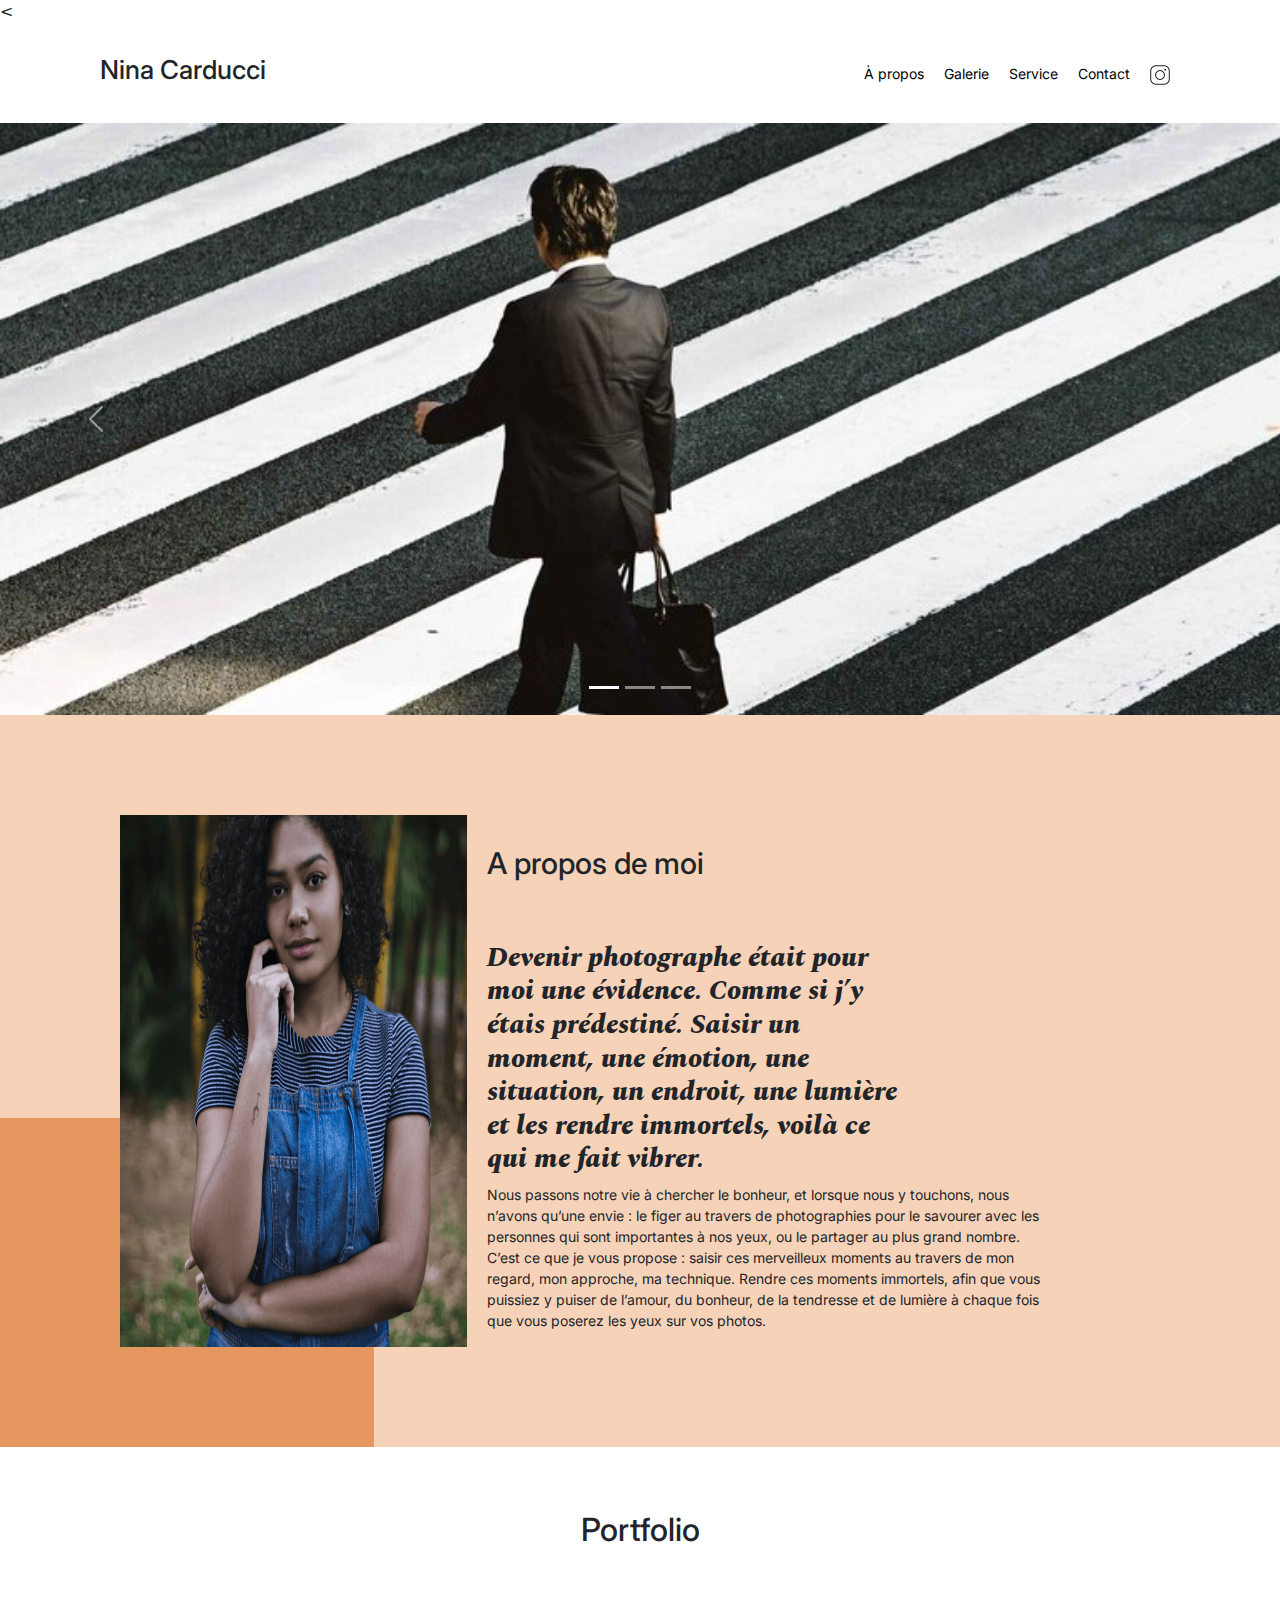
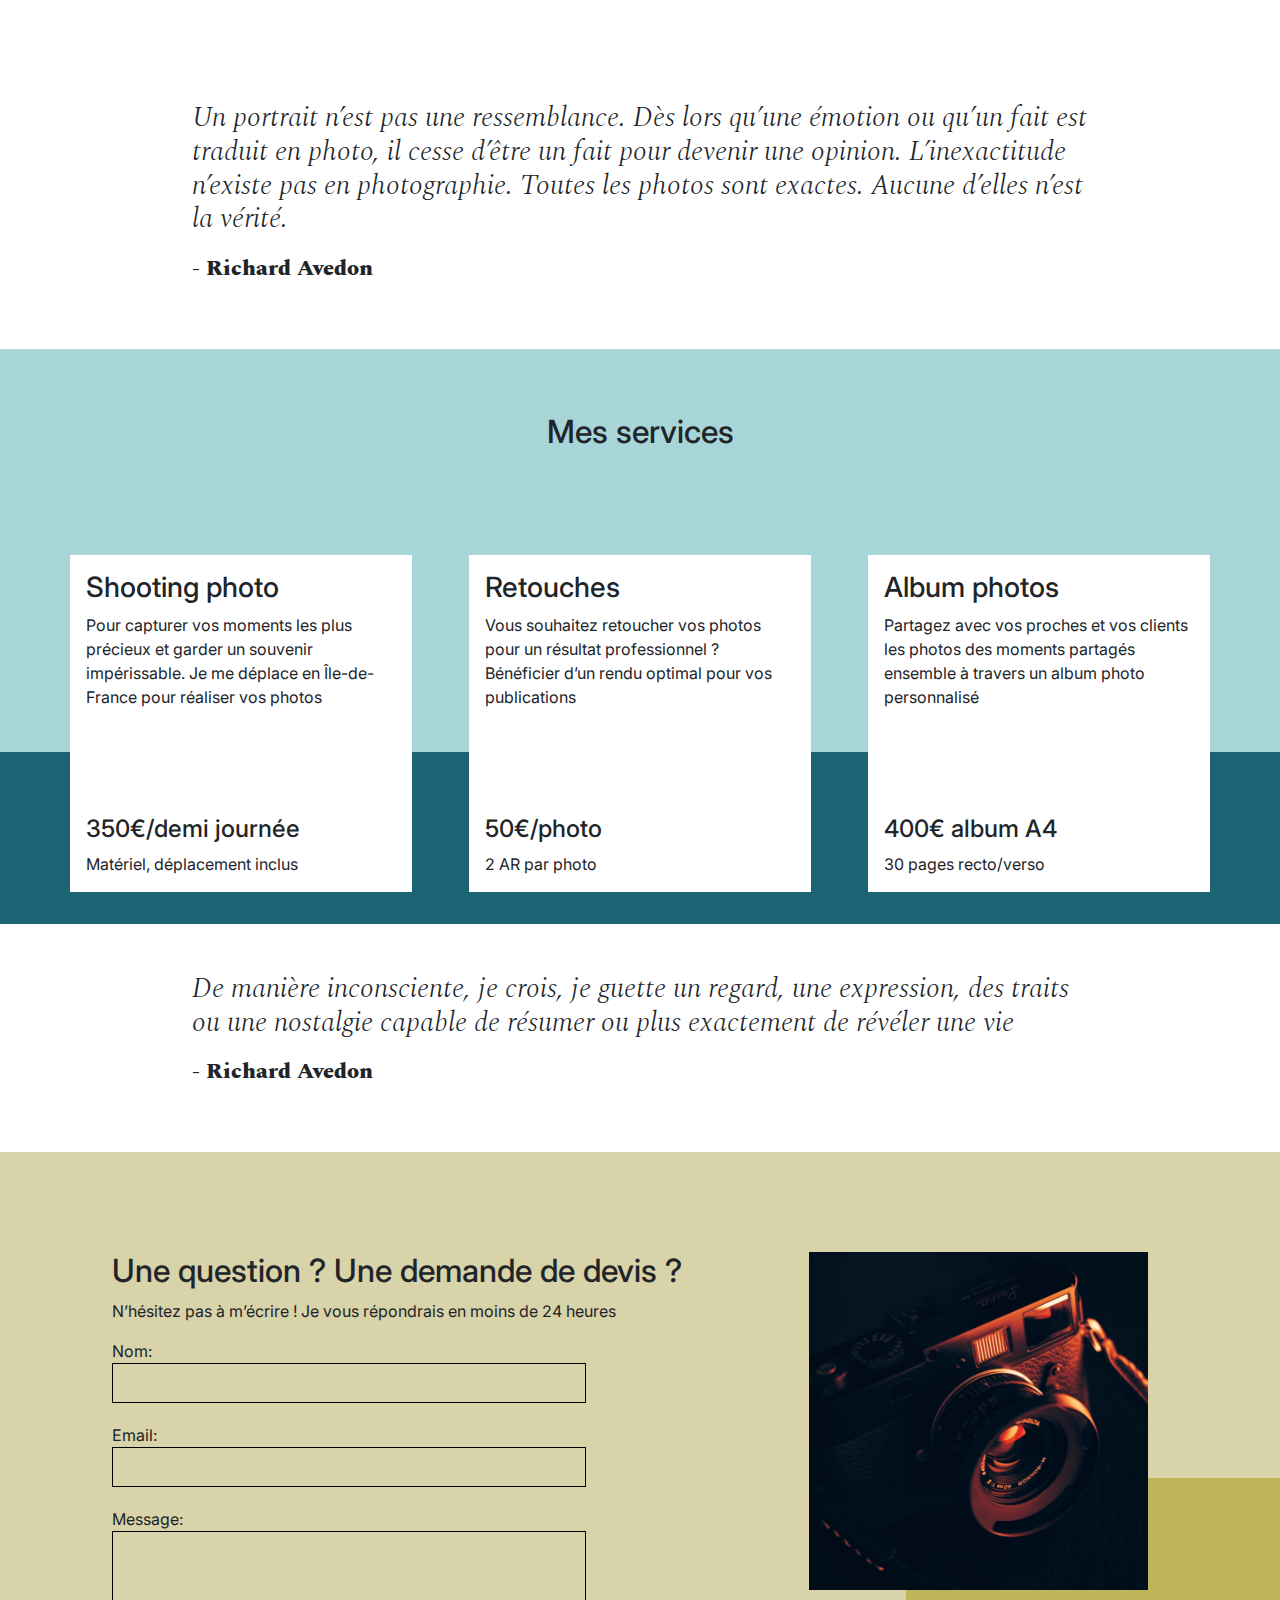
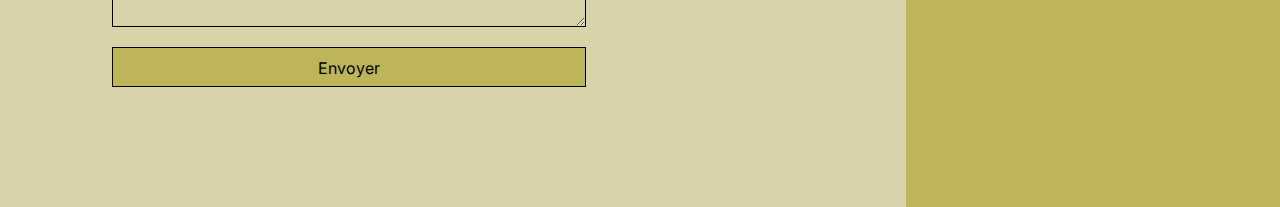
==== index.html @ fedc74c5 "first commit" ====
<!DOCTYPE html>
<html lang="fr">
<head>
	<meta charset="UTF-8">
	<meta name="viewport" content="width=device-width, initial-scale=1.0">
	<meta
		name="description"
		content="Nina est photographe.Elle photographie 
		les chanteurs pendant des concerts, album pour les mariages, 
		egalement les entreprises et fait des portraits d'enfants, d'adultes 
		et animaux de compagnie.
		Nina offre 3 formules de prestations de prises de vues.
		Un formulaire de contact est disponible pour contacter Nina">
	<title>Nina Carducci</title>
	<link rel="stylesheet" href="./assets/style.css">
	<link rel="stylesheet" href="./assets/bootstrap/bootstrap.css">
	<link rel="stylesheet" href="./assets/style.css">
	<link rel="preconnect" href="https://fonts.googleapis.com">
	<link rel="preconnect" href="https://fonts.gstatic.com" crossorigin>
	
	<link href="https://fonts.googleapis.com/css2?family=Inter&family=Spectral:ital,wght@0,400;1,300;1,400;1,800&display=swap" rel="stylesheet">
	
	<script src="./assets/bootstrap/bootstrap.bundle.js"></script>
	<script src="https://code.jquery.com/jquery-3.4.1.min.js" integrity="sha256-CSXorXvZcTkaix6Yvo6HppcZGetbYMGWSFlBw8HfCJo=" crossorigin="anonymous"></script>
	<script src="./assets/maugallery.js"></script>
	<script src="./assets/scripts.js"></script>
</head>
<body>
	<<header>
		<div class="top-header">
			<h1 class="name">Nina Carducci</h1>
			<div class="nav">   
				<ul>
					<li><a href="#about">À propos</a></li>
					<li><a href="#gallery">Galerie</a></li>
					<li><a href="#services">Service</a></li>
					<li><a href="#contact">Contact</a></li>
					<li><a class="social-link" href="https://www.instagram.com/ninacarducci.photo/?hl=fr" target="_blank"><img src="assets/images/instagram.png" alt=""></a></li>
				</ul>
			</div>
		</div>
		<div id="header">

			<div id="carouselExampleIndicators" class="carousel slide" data-bs-ride="carousel">
				<div class="carousel-indicators">
					<button type="button" data-bs-target="#carouselExampleIndicators" data-bs-slide-to="0" class="active" aria-current="true" aria-label="Slide 1"></button>
					<button type="button" data-bs-target="#carouselExampleIndicators" data-bs-slide-to="1" aria-label="Slide 2"></button>
					<button type="button" data-bs-target="#carouselExampleIndicators" data-bs-slide-to="2" aria-label="Slide 3"></button>
				</div>
				<div class="carousel-inner">
					<div class="carousel-item active">
						<img src="./assets/images/slider/ryoji-iwata_tablet.jpg" class="d-block w-100" alt="">
					</div>
					<div class="carousel-item">
						<img src="./assets/images/slider/nicholas-green_tablet.jpg" class="d-block w-100" alt="">
					</div>
					<div class="carousel-item">
						<img src="./assets/images/slider/edward-cisneros_tablet.jpg" class="d-block w-100" alt="">
					</div>
				</div>
				<button class="carousel-control-prev" type="button" data-bs-target="#carouselExampleIndicators" data-bs-slide="prev">
					<span class="carousel-control-prev-icon" aria-hidden="true"></span>
					<span class="visually-hidden">Previous</span>
				</button>
				<button class="carousel-control-next" type="button" data-bs-target="#carouselExampleIndicators" data-bs-slide="next">
					<span class="carousel-control-next-icon" aria-hidden="true"></span>
					<span class="visually-hidden">Next</span>
				</button>
			</div>
		</div>
	</header>

	<main>
		<div id="about">
			<div class="picture left">
				<img class="nina" src="./assets/images/nina_tablet.png" alt="Nina Carducci">
			</div>
			<div id="about-me">
				<h2 class="about-me__title">A propos de moi</h2>
				<h3 class="about-me__introduction">Devenir photographe était pour moi une évidence. Comme si j’y étais prédestiné. Saisir un moment, une émotion, une situation, un endroit, une lumière et les rendre immortels, voilà ce qui me fait vibrer.</h3>
				<p>Nous passons notre vie à chercher le bonheur, et lorsque nous y touchons, nous n’avons qu’une envie : le figer au travers de photographies pour le savourer avec les personnes qui sont importantes à nos yeux, ou le partager au plus grand nombre.
					C’est ce que je vous propose : saisir ces merveilleux moments au travers de mon regard, mon approche, ma technique. Rendre ces moments immortels, afin que vous puissiez y puiser de l’amour, du bonheur, de la tendresse et de lumière à chaque fois que vous poserez les yeux sur vos photos.</p>
			</div>
		</div>
		<div id="gallery">
			<h2 class="title">Portfolio</h2>
			<div class="container py-3">
				<div class="gallery" style="display: none">
					<img data-gallery-tag="Concert" class="gallery-item" src="./assets/images/gallery/concerts/aaron-paul_tablet.jpg" alt="aaron-paul"/>
					<img data-gallery-tag="Entreprises" class="gallery-item" src="./assets/images/gallery/entreprise/ali-morshedlou_tablet.jpg" alt="ali-morshedlou"/>
					<img data-gallery-tag="Entreprises" class="gallery-item" src="./assets/images/gallery/entreprise/jason-goodman_tablet.jpg" alt="jason-goodman"/>
					<img data-gallery-tag="Mariages" class="gallery-item" src="./assets/images/gallery/mariage/hannah-busing_tablet.jpg" alt="hannah-busing"/>
					<img data-gallery-tag="Portrait" class="gallery-item" src="./assets/images/gallery/portraits/ade-tunji_tablet.jpg" alt="ade-tunji"/>
					<img data-gallery-tag="Mariages" class="gallery-item" src="./assets/images/gallery/mariage/jakob-owens_tablet.jpg" alt="jakob-owens"/>
					<img data-gallery-tag="Portrait" class="gallery-item" src="./assets/images/gallery/portraits/nino-van-prattenburg_tablet.jpg" alt="nino-van-prattenburg"/>
					<img data-gallery-tag="Concert" class="gallery-item" src="./assets/images/gallery/concerts/austin-neill_tablet.jpg" alt="austin-neill"/>
					<img data-gallery-tag="Entreprises" class="gallery-item" src="./assets/images/gallery/entreprise/mateus-campos-felipe_tablet.jpg" alt="mateus-campos-felipe"/>
				</div>
			</div>
			<div class="quote">
				<figure>
					<blockquote>
						<h3 class="quote__text">Un portrait n’est pas une ressemblance. Dès lors qu’une émotion ou qu’un fait est traduit en photo, il cesse d’être un fait pour devenir une opinion. L’inexactitude n’existe pas en photographie. Toutes les photos sont exactes. Aucune d’elles n’est la vérité.</h3>
					</blockquote>
					<figcaption class="quote__author">- Richard Avedon</figcaption>
				</figure>
			</div>
		</div>
		<div id="services">
			<h2 class="title">Mes services</h2>
			<div class="container">
				<div class="service">
					<div class="service__description">
						<h3>Shooting photo</h3>
						<p>Pour capturer vos moments les plus précieux et garder un souvenir impérissable. Je me déplace en Île-de-France pour réaliser vos photos</p>
					</div>
					<div class="service__price">
						<h4>350€/demi journée</h4>
						<span>Matériel, déplacement inclus</span>
					</div>

				</div>
				<div class="service">
					<div class="service__description">
						<h3>Retouches</h3>
						<p>Vous souhaitez retoucher vos photos pour un résultat professionnel ? Bénéficier d’un rendu optimal pour vos publications</p>
					</div>
					<div class="service__price">
						<h4>50€/photo</h4>
						<span>2 AR par photo</span>
					</div>
				</div>
				<div class="service">
					<div class="service__description">
						<h3>Album photos</h3>
						<p>Partagez avec vos proches et vos clients les photos des moments partagés ensemble à travers un album photo personnalisé</p>
					</div>
					<div class="service__price">
						<h4>400€ album A4</h4>
						<span>30 pages recto/verso</span>
					</div>
				</div>
			</div>
		</div>
		<div class="quote">
			<figure>
				<blockquote>
					<h3 class="quote__text">De manière inconsciente, je crois, je guette un regard, une expression, des traits ou une nostalgie capable de résumer ou plus exactement de révéler une vie</h3>
				</blockquote>
				<figcaption class="quote__author">- Richard Avedon</figcaption>
			</figure>
		</div>
	</main>

	<footer>
		<div id="contact">
			<div class="container">
				<div class="form-container">
					<h2>Une question ? Une demande de devis ?</h2>
					<p> N’hésitez pas à m’écrire ! Je vous répondrais en moins de 24 heures</p>
					<form action="" method="post">
						<label for="nom">Nom:</label>
						<input type="text" name="nom" id="nom">
						<label for="email">Email:</label>
						<input type="email" name="email" id="email">
						<label for="message">Message:</label>
						<textarea name="message" id="message" cols="30" rows="10"></textarea>
						<input type="submit" value="Envoyer"/>
					</form>
				</div>
				<div class="picture right">
					<img src="./assets/images/camera_tablet.png" alt="camera">
				</div>
			</div>
		</div>
	</footer>
</body>
</html>
---- assets/style.css ----
body {
	max-width: 1920px;
	margin: auto;
}
* {
	font-family: 'Inter';
	font-style: normal;
}
.top-header {
	background-color: white;
	position: sticky;
	top:0;
	z-index: 1000;
	display: flex;
	justify-content: space-between;
	padding-inline: 100px;
	padding-block: 30px;
	align-items: center;
}

.top-header .name {
	font-size: 26px;
}

.nav ul {
	display: flex;
	list-style-type: none;
	font-size: 14px;
	margin-bottom: 0;
}

.nav li {
	padding-inline: 10px;
}

.nav a {
	text-decoration: none;
	color: #000
}

.social-link img {
	width: 20px;
}

#about {
	display: flex;
	background-color: #F6D2B8;
	padding-inline: 100px;
	padding-block: 100px;
	position: relative;
}

.picture.left::before {
	content: ' ';
	background-color: #E5975F;
	width: 374px;
	height: 329px;
	position: absolute;
	bottom: 0;
	left: 0;
	z-index: -1;
}

.picture {
	flex: 1;
	margin: 0 20px;
	z-index: 0;
}

.picture img {
	width: 100%;

}
#about-me {
	flex: 2
}
.about-me__title {
	margin-top: 1em;
	margin-bottom: 60px;
	font-size: 30px;
}
.about-me__introduction {
	font-family: 'Spectral';
	font-weight: 800;
	font-style: italic;
	width: 60%;
}
#about-me p {
	width: 80%;
	font-size: 14px;
}

#gallery {
	/*	min-height: 100vh; */
}
.title{
	text-align: center;
	padding-block: 2em;
}
.gallery .nav {
	justify-content: center;
}
.nav-pills .nav-link.active, .nav-pills .show > .nav-link {
	color: #fff;
	background-color: #BEB45A;
	border-radius:0 ;
}
.nav-pills .nav-link {
	color: #000
}
.item-column {
	position: relative;
	margin-bottom: 0 !important;
	padding: 0;
}
.item-column::after{
	content: "";
	display: block;
	padding-bottom: 100%;

}
.gallery-item {
	position: absolute;
	width: 100%;
	height: 100%;
	object-fit: cover;
	padding: .5em;
}
.mg-prev, .mg-next {
	width: 30px;
	height: 30px;
	border-radius: 00%;
	justify-content: center;
	align-items: center;
	display: flex;
	font-size: 24px;
}

.quote {
	font-family: 'Spectral';
	font-style: italic;
	width: 70%;
	margin: auto;
	padding-block: 3em;
}
.quote__text {
	font-family: Spectral;
	font-style: italic;
	font-weight: 300;

}
.quote__author {
	font-family: Spectral;
	font-weight: 800;
	font-size: 22px;
}

#services {
	margin: auto;
	background-color: #A8D5D8 ;
	position: relative;
}
#services .container::before{
	content: ' ';
	background-color: #1C6474;
	position: absolute;
	width: 100%;
	height: 30%;
	bottom: 0;
	left: 0;
	z-index: 0;
}

#services .container {
	justify-content: space-between;
	display: flex;
	padding : 2em 0;

}

.service {
	background-color: white;
	max-width: 390px;
	width: 30%;
	height: 337px;
	padding: 1em;
	display: flex;
	flex-direction: column;
	justify-content: space-between;
	z-index: 1;
}

#contact {
	margin: auto;
	background-color: #D8D3A8 ;
	position: relative;
	padding-inline: 100px;
	padding-block: 100px;
}

#contact .container {
	display: flex;
}
.picture.right::before {
	content: ' ';
	background-color: #BEB45A;
	width: 374px;
	height: 329px;
	position: absolute;
	bottom: 0;
	right: 0;
	z-index: -1;
}
.form-container {
	flex : 2;

}
form {
	display: flex;
	flex-direction: column;
	width: 70%;
	align-items: flex-start;
}

form input {
	width: 100%;
	background-color: transparent;
	border: solid 1px;
	height: 2.5em;
	margin-bottom: 20px;
}

form textarea {
	width: 100%;
	background-color: transparent;
	border: solid 1px;
	height: 5em;
	line-height: 2.5em;
	font-size: 1.2em;
	margin-bottom: 20px;
}
input[type="submit"] {
	background-color: #BEB45A;
	padding: .5em 1em
}

@media all and (max-width: 1180px) {
	.picture {
		flex : 2;
	}
	#about, #contact .container {
		align-items: center;
	}
	.about-me__title {
		margin-top: 0;
		margin-bottom: 1em;
	}
	#about-me h6, #about-me p {
		width: 100%;
	}
}

@media all and (max-width: 1000px) {
	#about{
		flex-direction: column;

	}
	.picture {
		width: 50%;
	}
	.picture.left::before {
		width: 100%;
		height: 30%;
		position: absolute;
		bottom: auto;
		top: 0;
		left: 0;
		z-index: -1;
	}
	.about-me__title{
		text-align: center;
		margin-top: 1em;
	}
	#services .container {
		flex-direction: column;
	}
	.service {
		width: 100%;
		max-width: 100%;
		height: auto;
		margin: 2em 0
	}
	.service__description{
		margin-bottom: 1em;
	}

	#services .container::before{
		width: 30%;
		height: 100%;
		bottom: 0;
		right: 0;
		left: auto;
		z-index: 0;
	}

	#contact .container {
		flex-direction: column;
	}
	#contact .picture.right {
		margin-top: 1em;
	}
	.picture.right::before {
		width: 100%;
		height: 30%;
		position: absolute;
		bottom: 0;
		right: 0;
		z-index: -1;
	}
}

@media all and (max-width: 650px) {
	.top-header {
		flex-direction: column;
		padding-inline: 0;
	}
	.top-header .nav, .top-header .nav ul {
		width: 100%;
		padding: 0 0 0 0;
	}
	.top-header .nav li {
		flex: 1;
		padding-block: 1em;
		text-align: center;
	}
	.picture.left::before, .picture.right::before {
		height: 150px;
	}
	#services .container {
		align-items: center;
	}
	.service {
		max-width: 90%;
	}
	#about, #contact {
		padding-inline: 2em;
		padding-block: 2em;
	}
	form {
		width: 100%;
	}
	.picture {
		width: 80%;
	}
}

.nina {
	width: 100%;
	height: 100%;
}
---- assets/style.css ----
body {
	max-width: 1920px;
	margin: auto;
}
* {
	font-family: 'Inter';
	font-style: normal;
}
.top-header {
	background-color: white;
	position: sticky;
	top:0;
	z-index: 1000;
	display: flex;
	justify-content: space-between;
	padding-inline: 100px;
	padding-block: 30px;
	align-items: center;
}

.top-header .name {
	font-size: 26px;
}

.nav ul {
	display: flex;
	list-style-type: none;
	font-size: 14px;
	margin-bottom: 0;
}

.nav li {
	padding-inline: 10px;
}

.nav a {
	text-decoration: none;
	color: #000
}

.social-link img {
	width: 20px;
}

#about {
	display: flex;
	background-color: #F6D2B8;
	padding-inline: 100px;
	padding-block: 100px;
	position: relative;
}

.picture.left::before {
	content: ' ';
	background-color: #E5975F;
	width: 374px;
	height: 329px;
	position: absolute;
	bottom: 0;
	left: 0;
	z-index: -1;
}

.picture {
	flex: 1;
	margin: 0 20px;
	z-index: 0;
}

.picture img {
	width: 100%;

}
#about-me {
	flex: 2
}
.about-me__title {
	margin-top: 1em;
	margin-bottom: 60px;
	font-size: 30px;
}
.about-me__introduction {
	font-family: 'Spectral';
	font-weight: 800;
	font-style: italic;
	width: 60%;
}
#about-me p {
	width: 80%;
	font-size: 14px;
}

#gallery {
	/*	min-height: 100vh; */
}
.title{
	text-align: center;
	padding-block: 2em;
}
.gallery .nav {
	justify-content: center;
}
.nav-pills .nav-link.active, .nav-pills .show > .nav-link {
	color: #fff;
	background-color: #BEB45A;
	border-radius:0 ;
}
.nav-pills .nav-link {
	color: #000
}
.item-column {
	position: relative;
	margin-bottom: 0 !important;
	padding: 0;
}
.item-column::after{
	content: "";
	display: block;
	padding-bottom: 100%;

}
.gallery-item {
	position: absolute;
	width: 100%;
	height: 100%;
	object-fit: cover;
	padding: .5em;
}
.mg-prev, .mg-next {
	width: 30px;
	height: 30px;
	border-radius: 00%;
	justify-content: center;
	align-items: center;
	display: flex;
	font-size: 24px;
}

.quote {
	font-family: 'Spectral';
	font-style: italic;
	width: 70%;
	margin: auto;
	padding-block: 3em;
}
.quote__text {
	font-family: Spectral;
	font-style: italic;
	font-weight: 300;

}
.quote__author {
	font-family: Spectral;
	font-weight: 800;
	font-size: 22px;
}

#services {
	margin: auto;
	background-color: #A8D5D8 ;
	position: relative;
}
#services .container::before{
	content: ' ';
	background-color: #1C6474;
	position: absolute;
	width: 100%;
	height: 30%;
	bottom: 0;
	left: 0;
	z-index: 0;
}

#services .container {
	justify-content: space-between;
	display: flex;
	padding : 2em 0;

}

.service {
	background-color: white;
	max-width: 390px;
	width: 30%;
	height: 337px;
	padding: 1em;
	display: flex;
	flex-direction: column;
	justify-content: space-between;
	z-index: 1;
}

#contact {
	margin: auto;
	background-color: #D8D3A8 ;
	position: relative;
	padding-inline: 100px;
	padding-block: 100px;
}

#contact .container {
	display: flex;
}
.picture.right::before {
	content: ' ';
	background-color: #BEB45A;
	width: 374px;
	height: 329px;
	position: absolute;
	bottom: 0;
	right: 0;
	z-index: -1;
}
.form-container {
	flex : 2;

}
form {
	display: flex;
	flex-direction: column;
	width: 70%;
	align-items: flex-start;
}

form input {
	width: 100%;
	background-color: transparent;
	border: solid 1px;
	height: 2.5em;
	margin-bottom: 20px;
}

form textarea {
	width: 100%;
	background-color: transparent;
	border: solid 1px;
	height: 5em;
	line-height: 2.5em;
	font-size: 1.2em;
	margin-bottom: 20px;
}
input[type="submit"] {
	background-color: #BEB45A;
	padding: .5em 1em
}

@media all and (max-width: 1180px) {
	.picture {
		flex : 2;
	}
	#about, #contact .container {
		align-items: center;
	}
	.about-me__title {
		margin-top: 0;
		margin-bottom: 1em;
	}
	#about-me h6, #about-me p {
		width: 100%;
	}
}

@media all and (max-width: 1000px) {
	#about{
		flex-direction: column;

	}
	.picture {
		width: 50%;
	}
	.picture.left::before {
		width: 100%;
		height: 30%;
		position: absolute;
		bottom: auto;
		top: 0;
		left: 0;
		z-index: -1;
	}
	.about-me__title{
		text-align: center;
		margin-top: 1em;
	}
	#services .container {
		flex-direction: column;
	}
	.service {
		width: 100%;
		max-width: 100%;
		height: auto;
		margin: 2em 0
	}
	.service__description{
		margin-bottom: 1em;
	}

	#services .container::before{
		width: 30%;
		height: 100%;
		bottom: 0;
		right: 0;
		left: auto;
		z-index: 0;
	}

	#contact .container {
		flex-direction: column;
	}
	#contact .picture.right {
		margin-top: 1em;
	}
	.picture.right::before {
		width: 100%;
		height: 30%;
		position: absolute;
		bottom: 0;
		right: 0;
		z-index: -1;
	}
}

@media all and (max-width: 650px) {
	.top-header {
		flex-direction: column;
		padding-inline: 0;
	}
	.top-header .nav, .top-header .nav ul {
		width: 100%;
		padding: 0 0 0 0;
	}
	.top-header .nav li {
		flex: 1;
		padding-block: 1em;
		text-align: center;
	}
	.picture.left::before, .picture.right::before {
		height: 150px;
	}
	#services .container {
		align-items: center;
	}
	.service {
		max-width: 90%;
	}
	#about, #contact {
		padding-inline: 2em;
		padding-block: 2em;
	}
	form {
		width: 100%;
	}
	.picture {
		width: 80%;
	}
}

.nina {
	width: 100%;
	height: 100%;
}
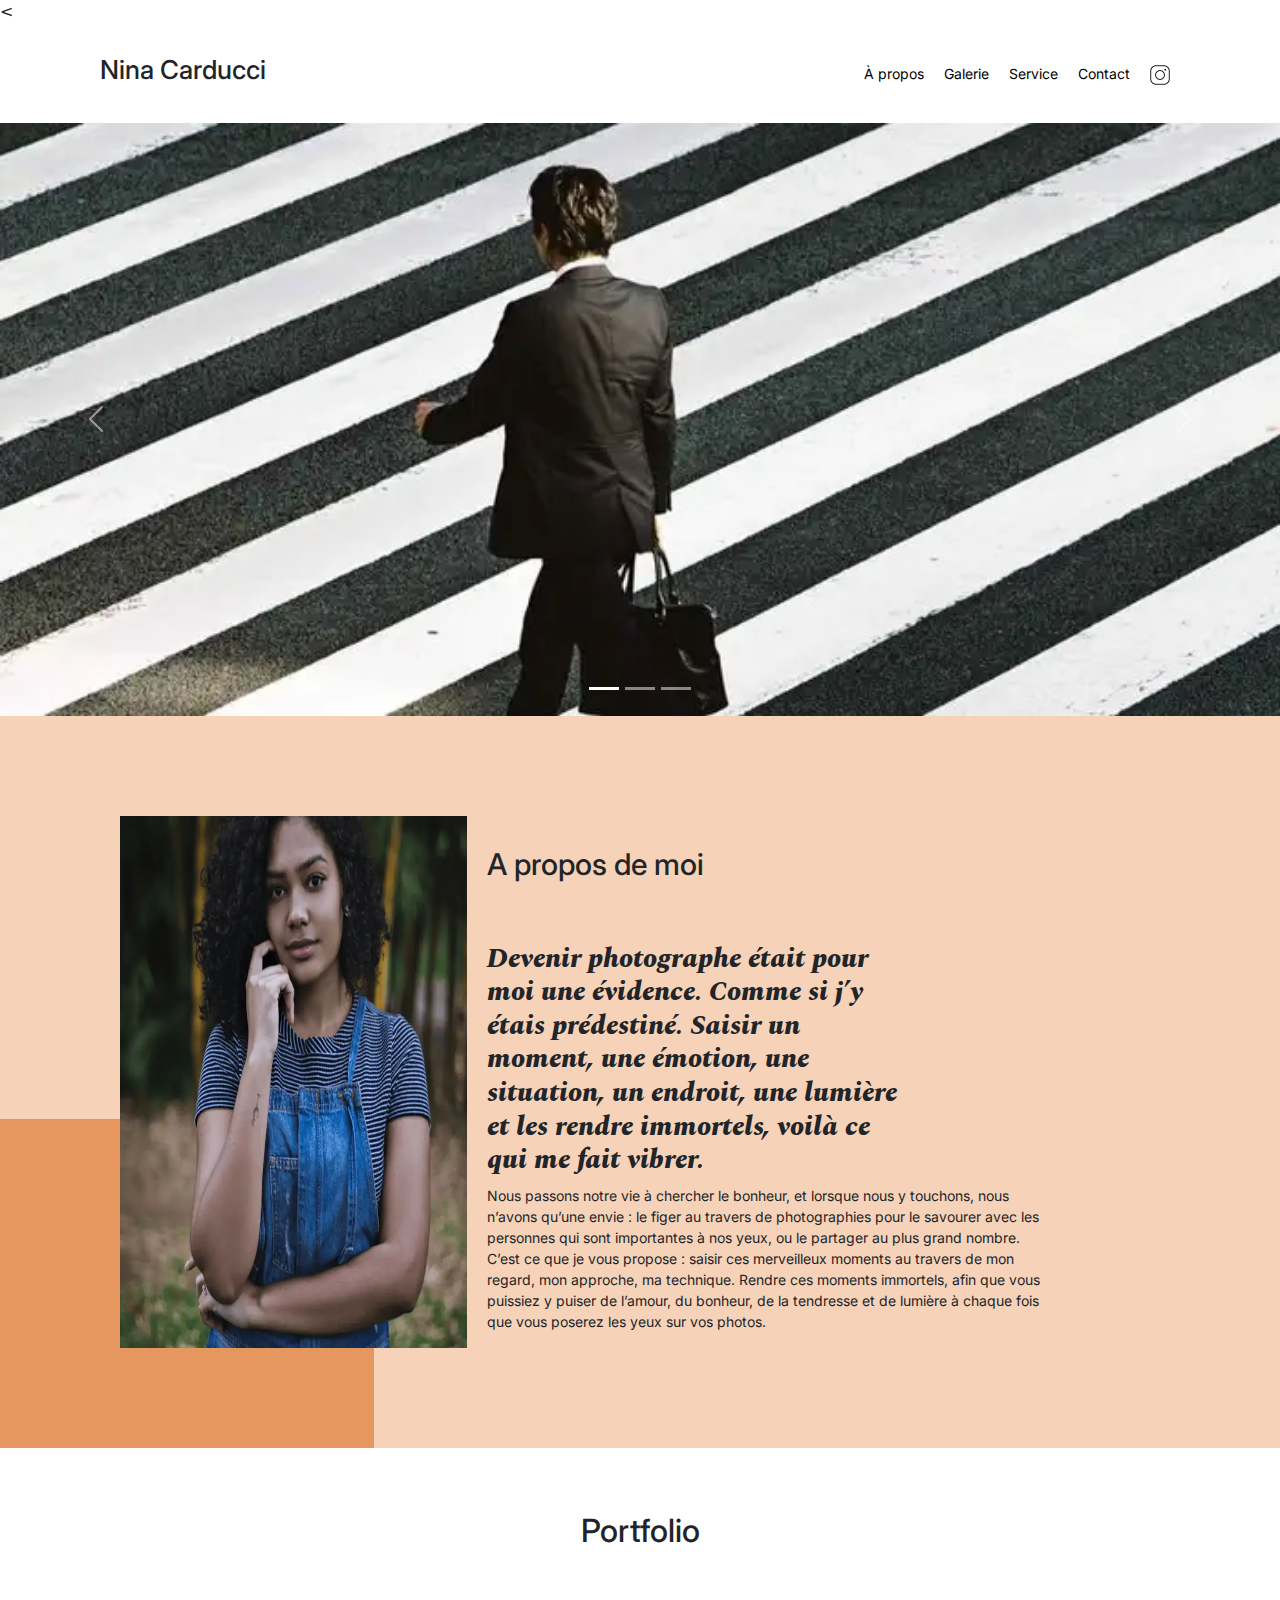
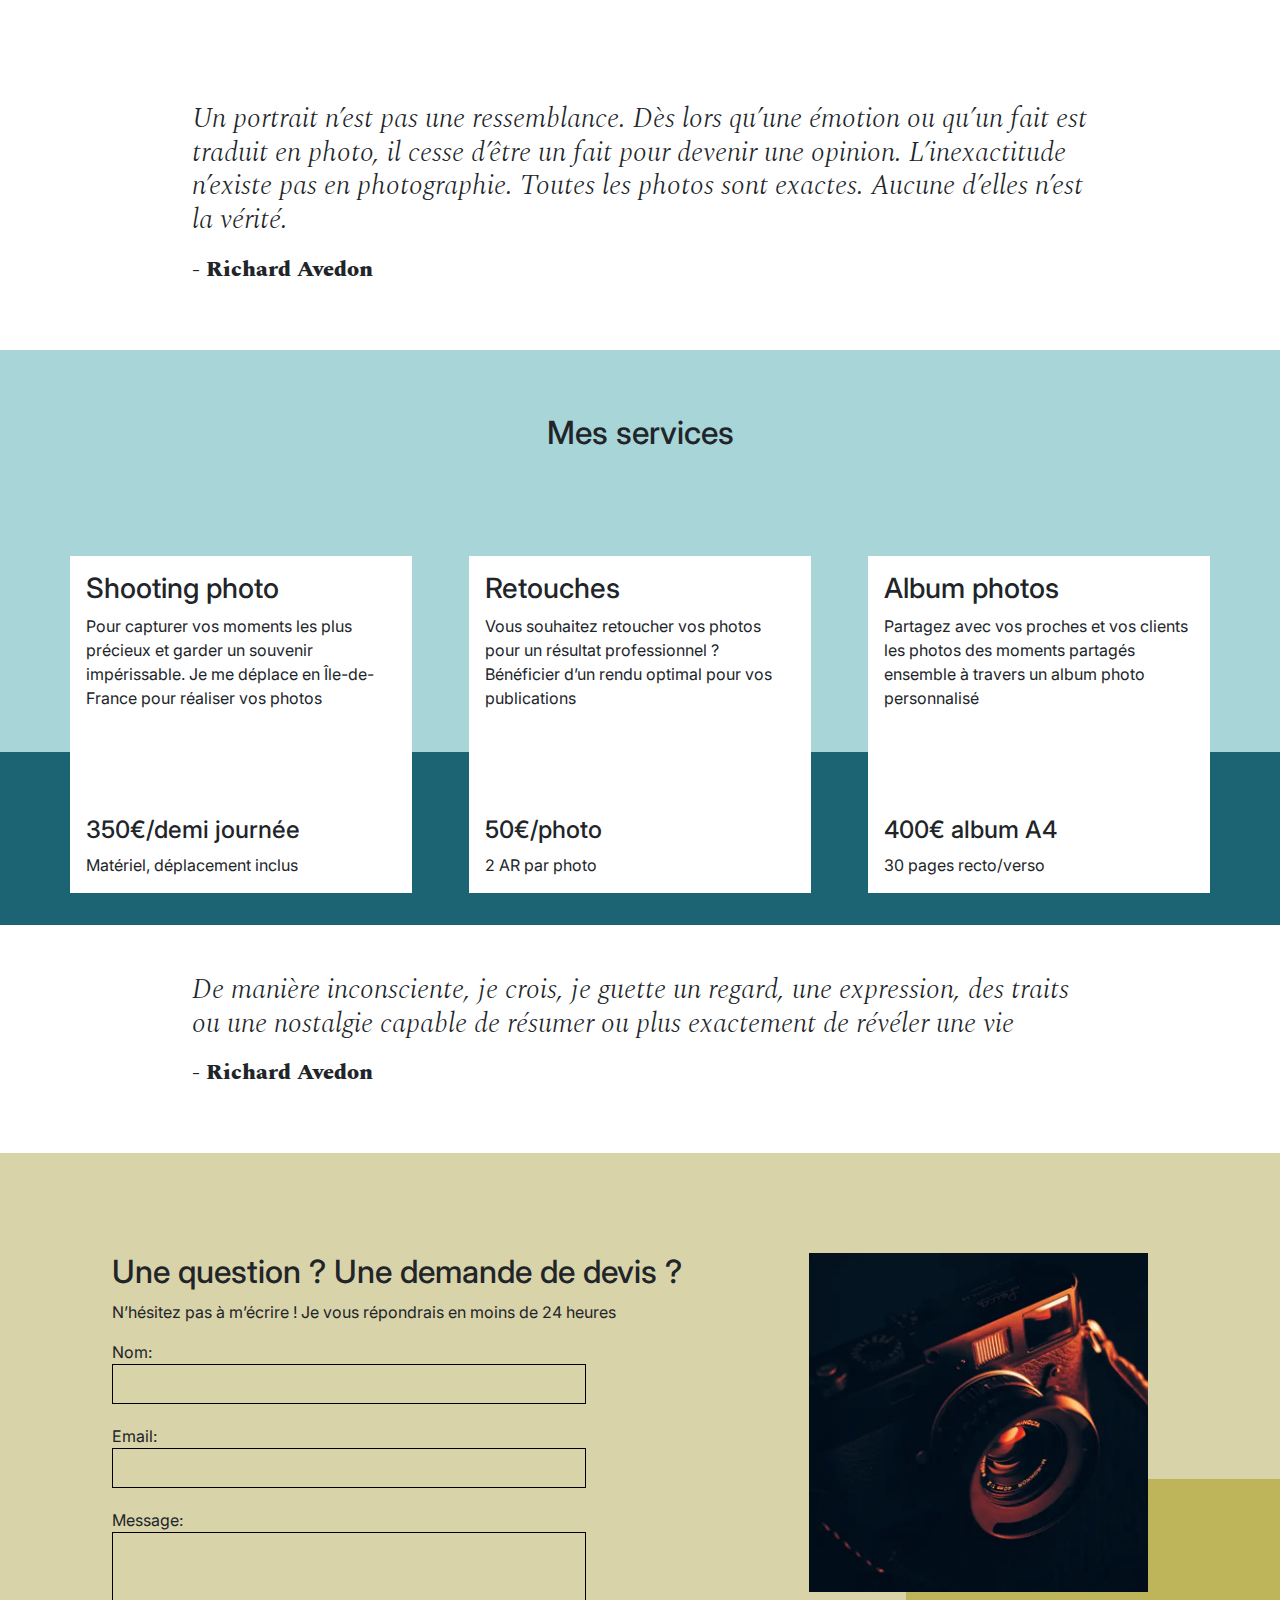
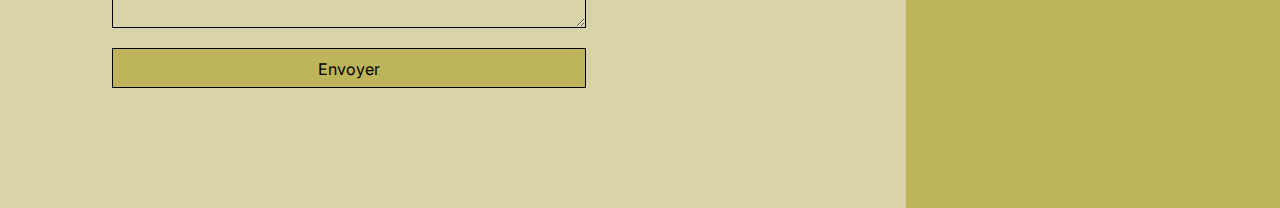
==== commit ad934bd8: "p9 update 85-100-100-100 ligthouse" ====
--- a/index.html
+++ b/index.html
@@ -13,16 +13,16 @@
 		Un formulaire de contact est disponible pour contacter Nina">
 	<title>Nina Carducci</title>
 	<link rel="stylesheet" href="./assets/style.css">
-	<link rel="stylesheet" href="./assets/bootstrap/bootstrap.css">
+	<link rel="stylesheet" href="./assets/bootstrap/bootstrap.min.css">
 	<link rel="stylesheet" href="./assets/style.css">
 	<link rel="preconnect" href="https://fonts.googleapis.com">
 	<link rel="preconnect" href="https://fonts.gstatic.com" crossorigin>
 	
 	<link href="https://fonts.googleapis.com/css2?family=Inter&family=Spectral:ital,wght@0,400;1,300;1,400;1,800&display=swap" rel="stylesheet">
 	
-	<script src="./assets/bootstrap/bootstrap.bundle.js"></script>
+	<script src="./assets/bootstrap/bootstrap.bundle.min.js"></script>
 	<script src="https://code.jquery.com/jquery-3.4.1.min.js" integrity="sha256-CSXorXvZcTkaix6Yvo6HppcZGetbYMGWSFlBw8HfCJo=" crossorigin="anonymous"></script>
-	<script src="./assets/maugallery.js"></script>
+	<script src="./assets/maugallery.mini.js"></script>
 	<script src="./assets/scripts.js"></script>
 </head>
 <body>
@@ -35,7 +35,7 @@
 					<li><a href="#gallery">Galerie</a></li>
 					<li><a href="#services">Service</a></li>
 					<li><a href="#contact">Contact</a></li>
-					<li><a class="social-link" href="https://www.instagram.com/ninacarducci.photo/?hl=fr" target="_blank"><img src="assets/images/instagram.png" alt=""></a></li>
+					<li><a class="social-link" href="https://www.instagram.com/ninacarducci.photo/?hl=fr" target="_blank"><img src="assets/imagesWebp/instagram.webp" alt="" aria-label="liens de mon instagram pour la photographe Nina"></a></li>
 				</ul>
 			</div>
 		</div>
@@ -49,13 +49,13 @@
 				</div>
 				<div class="carousel-inner">
 					<div class="carousel-item active">
-						<img src="./assets/images/slider/ryoji-iwata_tablet.jpg" class="d-block w-100" alt="">
+						<img src="./assets/imagesWebp/slider/ryoji-iwata.webp" class="d-block w-100" alt="">
 					</div>
 					<div class="carousel-item">
-						<img src="./assets/images/slider/nicholas-green_tablet.jpg" class="d-block w-100" alt="">
+						<img src="./assets/imagesWebp/slider/nicholas-green.webp" class="d-block w-100" alt="">
 					</div>
 					<div class="carousel-item">
-						<img src="./assets/images/slider/edward-cisneros_tablet.jpg" class="d-block w-100" alt="">
+						<img src="./assets/imagesWebp/slider/edward-cisneros.webp" class="d-block w-100" alt="">
 					</div>
 				</div>
 				<button class="carousel-control-prev" type="button" data-bs-target="#carouselExampleIndicators" data-bs-slide="prev">
@@ -73,7 +73,7 @@
 	<main>
 		<div id="about">
 			<div class="picture left">
-				<img class="nina" src="./assets/images/nina_tablet.png" alt="Nina Carducci">
+				<img class="nina" src="./assets/imagesWebp/nina.webp" alt="Nina Carducci">
 			</div>
 			<div id="about-me">
 				<h2 class="about-me__title">A propos de moi</h2>
@@ -86,15 +86,15 @@
 			<h2 class="title">Portfolio</h2>
 			<div class="container py-3">
 				<div class="gallery" style="display: none">
-					<img data-gallery-tag="Concert" class="gallery-item" src="./assets/images/gallery/concerts/aaron-paul_tablet.jpg" alt="aaron-paul"/>
-					<img data-gallery-tag="Entreprises" class="gallery-item" src="./assets/images/gallery/entreprise/ali-morshedlou_tablet.jpg" alt="ali-morshedlou"/>
-					<img data-gallery-tag="Entreprises" class="gallery-item" src="./assets/images/gallery/entreprise/jason-goodman_tablet.jpg" alt="jason-goodman"/>
-					<img data-gallery-tag="Mariages" class="gallery-item" src="./assets/images/gallery/mariage/hannah-busing_tablet.jpg" alt="hannah-busing"/>
-					<img data-gallery-tag="Portrait" class="gallery-item" src="./assets/images/gallery/portraits/ade-tunji_tablet.jpg" alt="ade-tunji"/>
-					<img data-gallery-tag="Mariages" class="gallery-item" src="./assets/images/gallery/mariage/jakob-owens_tablet.jpg" alt="jakob-owens"/>
-					<img data-gallery-tag="Portrait" class="gallery-item" src="./assets/images/gallery/portraits/nino-van-prattenburg_tablet.jpg" alt="nino-van-prattenburg"/>
-					<img data-gallery-tag="Concert" class="gallery-item" src="./assets/images/gallery/concerts/austin-neill_tablet.jpg" alt="austin-neill"/>
-					<img data-gallery-tag="Entreprises" class="gallery-item" src="./assets/images/gallery/entreprise/mateus-campos-felipe_tablet.jpg" alt="mateus-campos-felipe"/>
+					<img data-gallery-tag="Concert" class="gallery-item" src="./assets/imagesWebp/gallery/concerts/aaron-paul.webp" alt="aaron-paul"/>
+					<img data-gallery-tag="Entreprises" class="gallery-item" src="./assets/imagesWebp/gallery/entreprise/ali-morshedlou.webp" alt="ali-morshedlou"/>
+					<img data-gallery-tag="Entreprises" class="gallery-item" src="./assets/imagesWebp/gallery/entreprise/jason-goodman.webp" alt="jason-goodman"/>
+					<img data-gallery-tag="Mariages" class="gallery-item" src="./assets/imagesWebp/gallery/mariage/hannah-busing.webp" alt="hannah-busing"/>
+					<img data-gallery-tag="Portrait" class="gallery-item" src="./assets/imagesWebp/gallery/portraits/ade-tunji.webp" alt="ade-tunji"/>
+					<img data-gallery-tag="Mariages" class="gallery-item" src="./assets/imagesWebp/gallery/mariage/jakob-owens-Sini.webp" alt="jakob-owens"/>
+					<img data-gallery-tag="Portrait" class="gallery-item" src="./assets/imagesWebp/gallery/portraits/nino-van-prattenburg.webp" alt="nino-van-prattenburg"/>
+					<img data-gallery-tag="Concert" class="gallery-item" src="./assets/imagesWebp/gallery/concerts/austin-neill.webp" alt="austin-neill"/>
+					<img data-gallery-tag="Entreprises" class="gallery-item" src="./assets/imagesWebp/gallery/entreprise/mateus-campos-felipe.webp" alt="mateus-campos-felipe"/>
 				</div>
 			</div>
 			<div class="quote">
@@ -169,7 +169,7 @@
 					</form>
 				</div>
 				<div class="picture right">
-					<img src="./assets/images/camera_tablet.png" alt="camera">
+					<img id="camera-footer" src="./assets/imagesWebp/camera.webp" alt="camera">
 				</div>
 			</div>
 		</div>
--- a/assets/style.css
+++ b/assets/style.css
@@ -101,7 +101,7 @@
 	justify-content: center;
 }
 .nav-pills .nav-link.active, .nav-pills .show > .nav-link {
-	color: #fff;
+	color: #000000;
 	background-color: #BEB45A;
 	border-radius:0 ;
 }
@@ -359,3 +359,11 @@
 	height: 100%;
 }
 
+
+
+
+#camera-footer {
+	width: 100%; /* or max-width: 100%; */
+	aspect-ratio: 1 / 1;
+	height: auto;
+}--- a/assets/style.css
+++ b/assets/style.css
@@ -101,7 +101,7 @@
 	justify-content: center;
 }
 .nav-pills .nav-link.active, .nav-pills .show > .nav-link {
-	color: #fff;
+	color: #000000;
 	background-color: #BEB45A;
 	border-radius:0 ;
 }
@@ -359,3 +359,11 @@
 	height: 100%;
 }
 
+
+
+
+#camera-footer {
+	width: 100%; /* or max-width: 100%; */
+	aspect-ratio: 1 / 1;
+	height: auto;
+}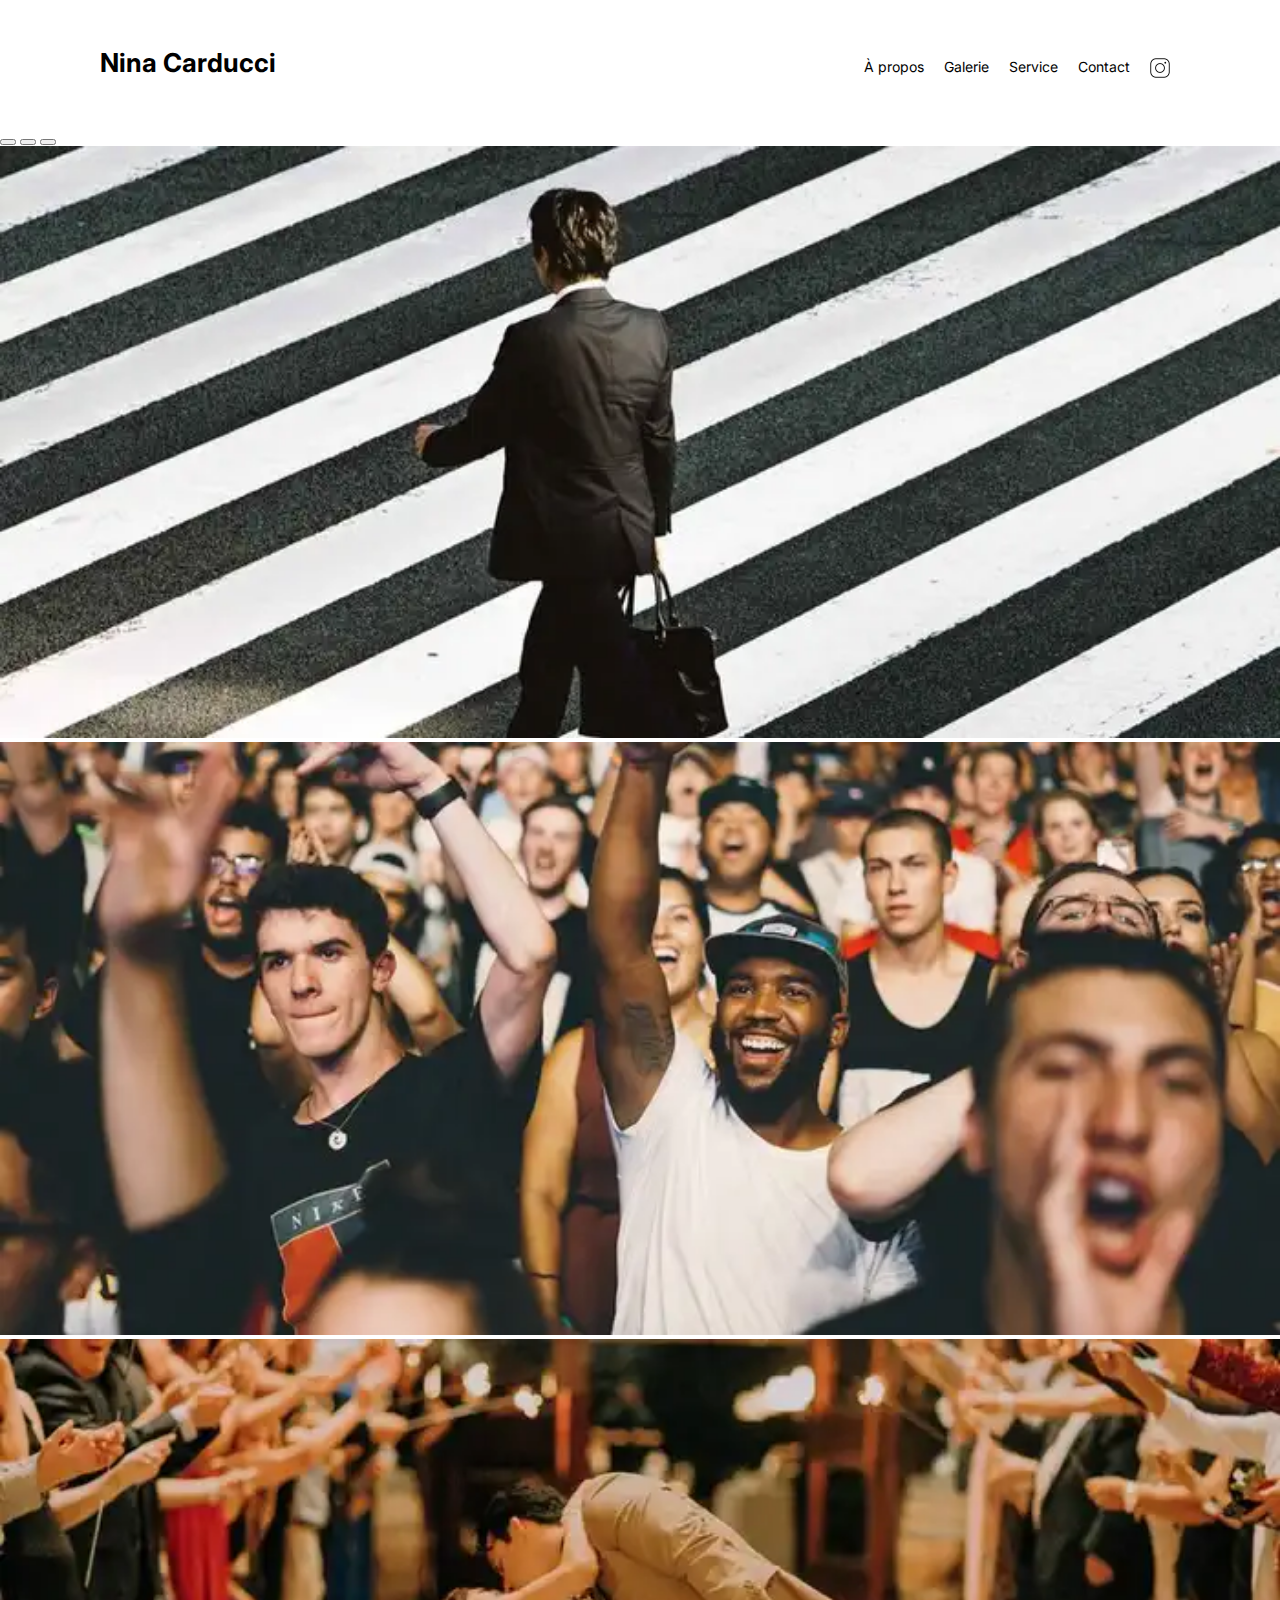
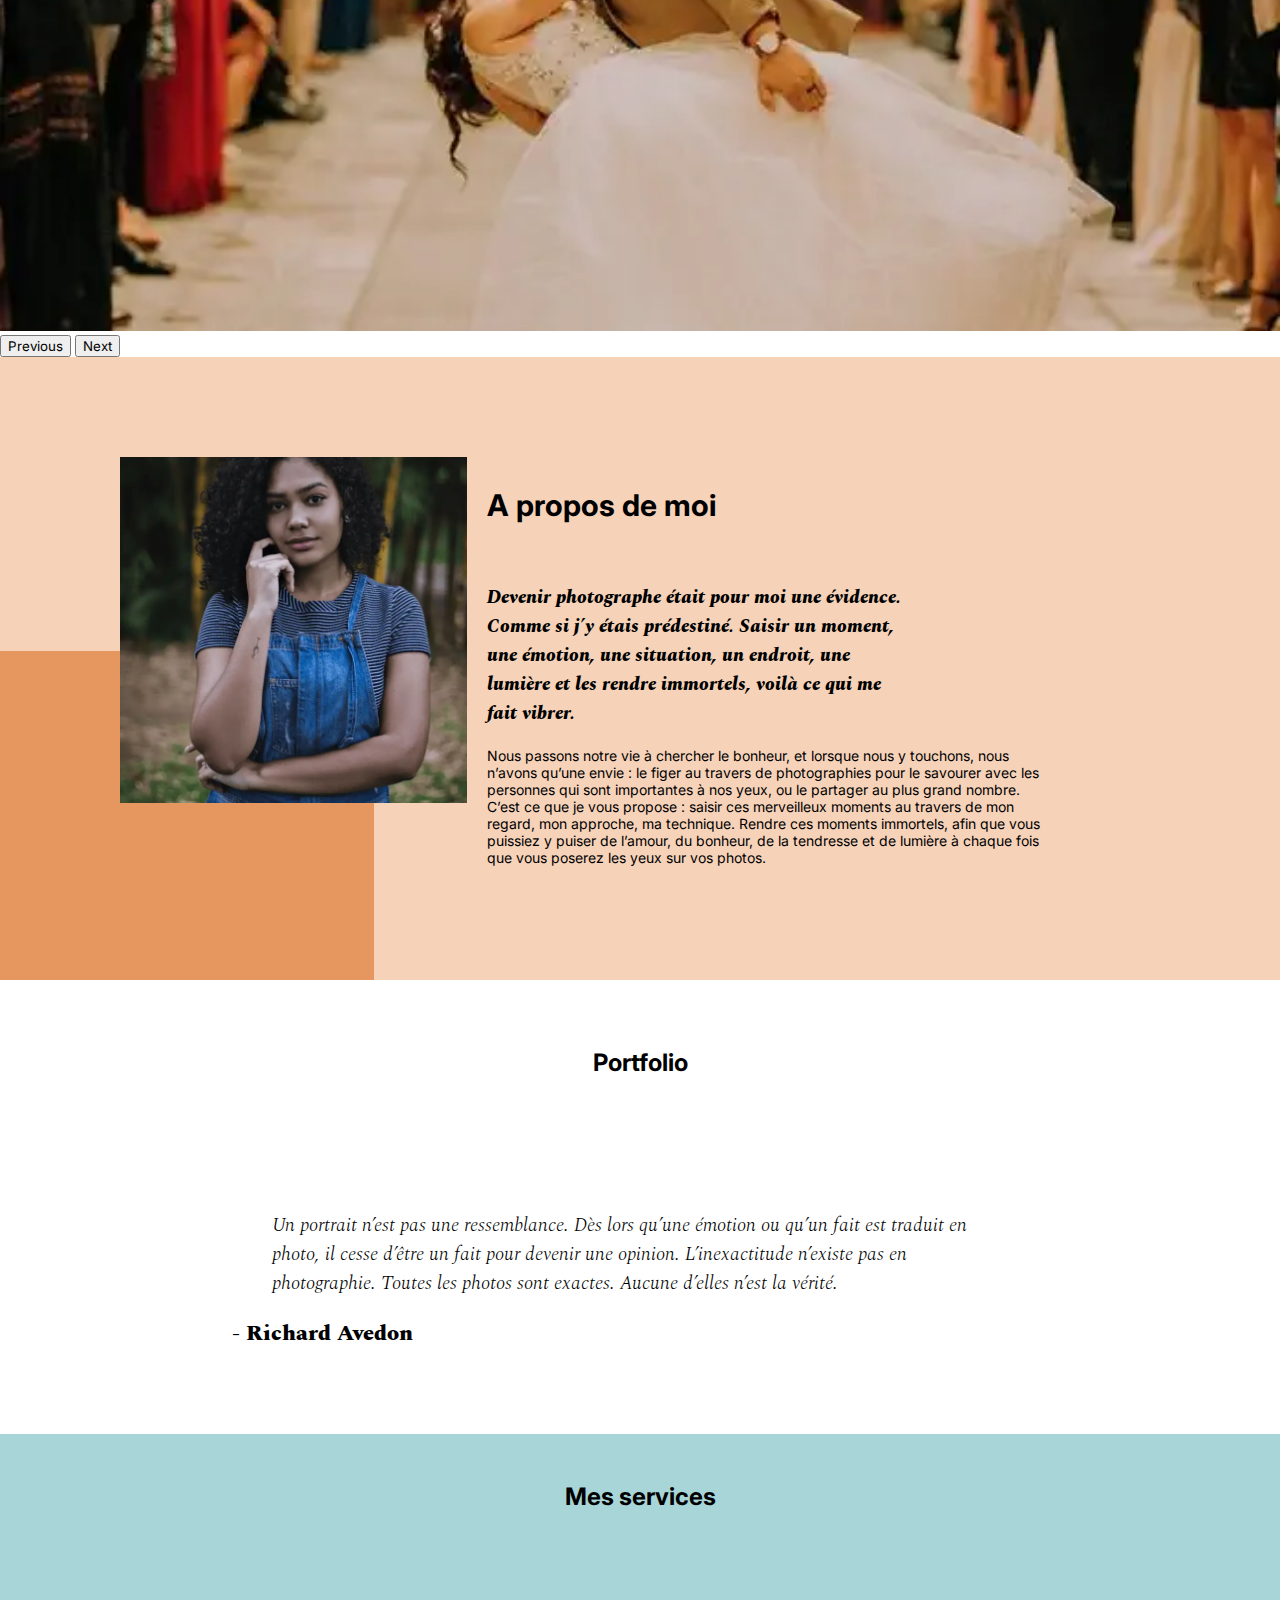
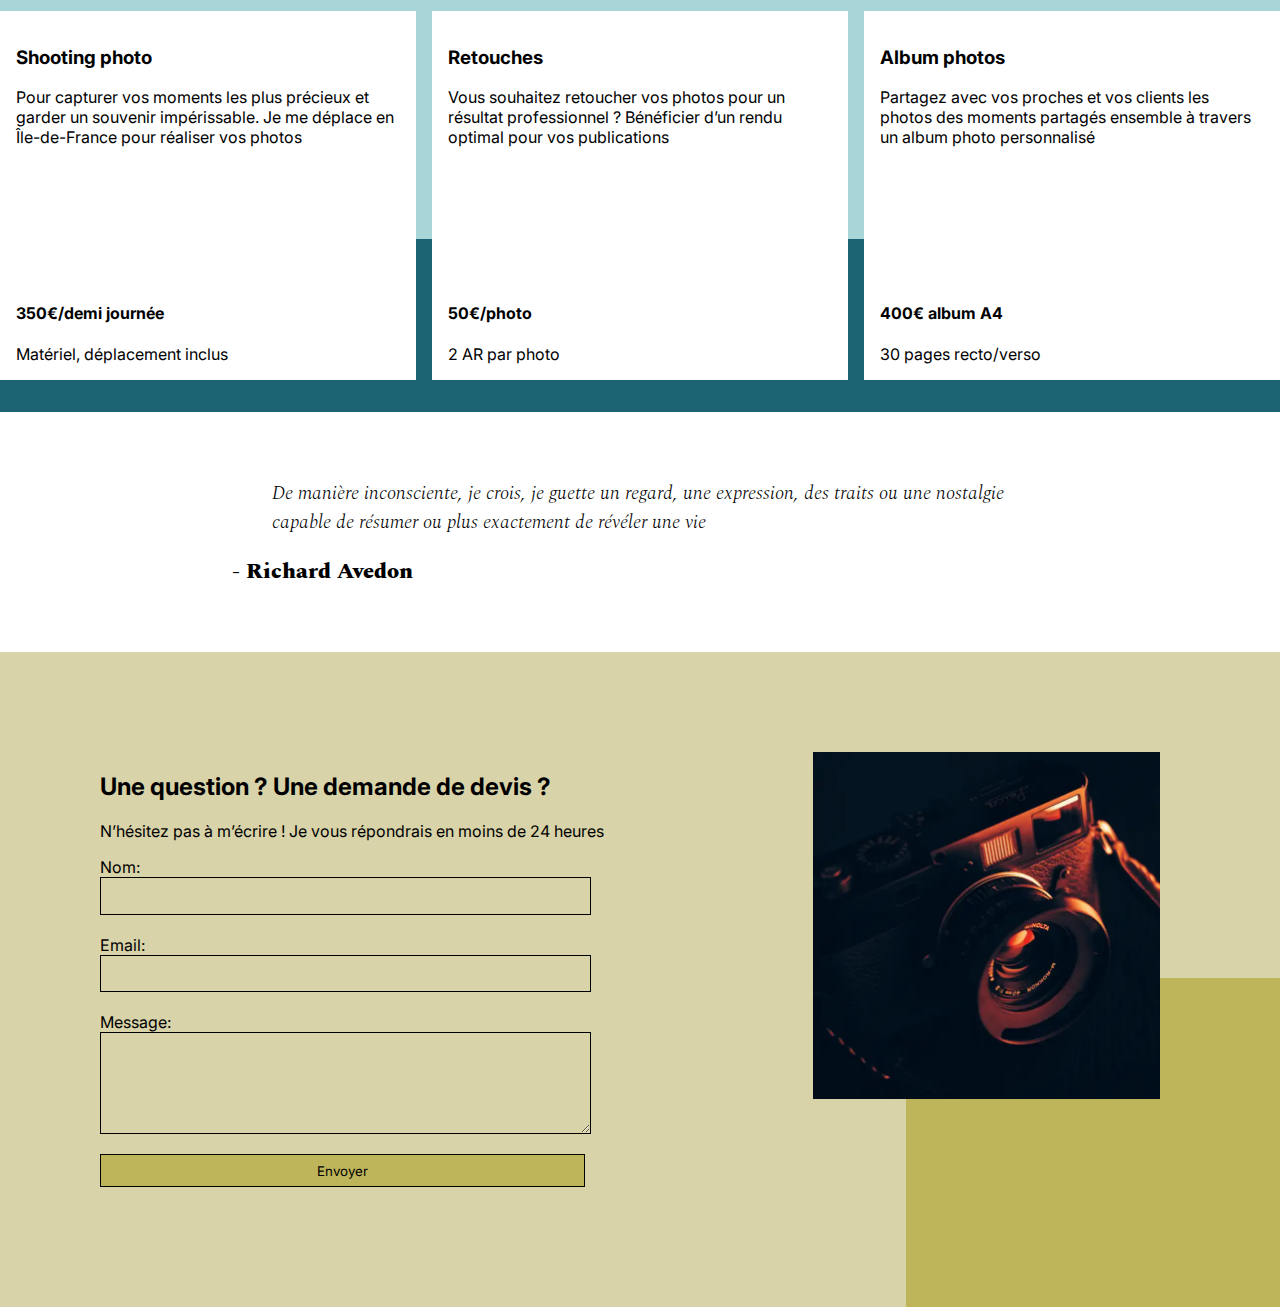
==== commit 8be72d15: "p9- update html audit 94" ====
--- a/index.html
+++ b/index.html
@@ -1,41 +1,51 @@
 <!DOCTYPE html>
 <html lang="fr">
+
 <head>
 	<meta charset="UTF-8">
 	<meta name="viewport" content="width=device-width, initial-scale=1.0">
-	<meta
-		name="description"
-		content="Nina est photographe.Elle photographie 
+	<meta name="description" content="Nina est photographe.Elle photographie 
 		les chanteurs pendant des concerts, album pour les mariages, 
 		egalement les entreprises et fait des portraits d'enfants, d'adultes 
 		et animaux de compagnie.
 		Nina offre 3 formules de prestations de prises de vues.
 		Un formulaire de contact est disponible pour contacter Nina">
 	<title>Nina Carducci</title>
+	<link href="https://cdn.jsdelivr.net/npm/bootstrap@5.1.3/dist/css/bootstrap.min.css" rel="stylesheet"
+		integrity="sha384-1BmE4kWBq78iYhFldvKuhfTAU6auU8tT94WrHftjDbrCEXSU1oBoqyl2QvZ6jIW3" crossorigin="anonymous">
+	<script src="https://cdn.jsdelivr.net/npm/bootstrap@5.1.3/dist/js/bootstrap.bundle.min.js"
+		integrity="sha384-ka7Sk0Gln4gmtz2MlQnikT1wXgYsOg+OMhuP+IlRH9sENBO0LRn5q+8nbTov4+1p"
+		crossorigin="anonymous"></script>
 	<link rel="stylesheet" href="./assets/style.css">
-	<link rel="stylesheet" href="./assets/bootstrap/bootstrap.min.css">
+	<!-- <link rel="stylesheet" href="./assets/bootstrap/bootstrap.min.css"> -->
 	<link rel="stylesheet" href="./assets/style.css">
 	<link rel="preconnect" href="https://fonts.googleapis.com">
 	<link rel="preconnect" href="https://fonts.gstatic.com" crossorigin>
-	
-	<link href="https://fonts.googleapis.com/css2?family=Inter&family=Spectral:ital,wght@0,400;1,300;1,400;1,800&display=swap" rel="stylesheet">
-	
-	<script src="./assets/bootstrap/bootstrap.bundle.min.js"></script>
-	<script src="https://code.jquery.com/jquery-3.4.1.min.js" integrity="sha256-CSXorXvZcTkaix6Yvo6HppcZGetbYMGWSFlBw8HfCJo=" crossorigin="anonymous"></script>
+
+	<link
+		href="https://fonts.googleapis.com/css2?family=Inter&family=Spectral:ital,wght@0,400;1,300;1,400;1,800&display=swap"
+		rel="stylesheet">
+
+	<!-- <script src="./assets/bootstrap/bootstrap.bundle.min.js"></script> -->
+	<script src="https://code.jquery.com/jquery-3.4.1.min.js"
+		integrity="sha256-CSXorXvZcTkaix6Yvo6HppcZGetbYMGWSFlBw8HfCJo=" crossorigin="anonymous"></script>
 	<script src="./assets/maugallery.mini.js"></script>
 	<script src="./assets/scripts.js"></script>
 </head>
+
 <body>
-	<<header>
+	<header>
 		<div class="top-header">
 			<h1 class="name">Nina Carducci</h1>
-			<div class="nav">   
+			<div class="nav">
 				<ul>
 					<li><a href="#about">À propos</a></li>
 					<li><a href="#gallery">Galerie</a></li>
 					<li><a href="#services">Service</a></li>
 					<li><a href="#contact">Contact</a></li>
-					<li><a class="social-link" href="https://www.instagram.com/ninacarducci.photo/?hl=fr" target="_blank"><img src="assets/imagesWebp/instagram.webp" alt="" aria-label="liens de mon instagram pour la photographe Nina"></a></li>
+					<li><a class="social-link" href="https://www.instagram.com/ninacarducci.photo/?hl=fr"
+							target="_blank"><img src="assets/imagesWebp/instagram.webp" alt=""
+								aria-label="liens de mon instagram pour la photographe Nina"></a></li>
 				</ul>
 			</div>
 		</div>
@@ -43,26 +53,37 @@
 
 			<div id="carouselExampleIndicators" class="carousel slide" data-bs-ride="carousel">
 				<div class="carousel-indicators">
-					<button type="button" data-bs-target="#carouselExampleIndicators" data-bs-slide-to="0" class="active" aria-current="true" aria-label="Slide 1"></button>
-					<button type="button" data-bs-target="#carouselExampleIndicators" data-bs-slide-to="1" aria-label="Slide 2"></button>
-					<button type="button" data-bs-target="#carouselExampleIndicators" data-bs-slide-to="2" aria-label="Slide 3"></button>
+					<button type="button" data-bs-target="#carouselExampleIndicators" data-bs-slide-to="0"
+						class="active" aria-current="true" aria-label="Slide 1"></button>
+					<button type="button" data-bs-target="#carouselExampleIndicators" data-bs-slide-to="1"
+						aria-label="Slide 2"></button>
+					<button type="button" data-bs-target="#carouselExampleIndicators" data-bs-slide-to="2"
+						aria-label="Slide 3"></button>
 				</div>
 				<div class="carousel-inner">
 					<div class="carousel-item active">
-						<img src="./assets/imagesWebp/slider/ryoji-iwata.webp" class="d-block w-100" alt="">
+						<img loading="eager" width="1920" height="890"
+							style="max-width: 100%; height: auto; object-fit: cover" sizes="100vw"
+							src="./assets/imagesWebp/slider/ryoji-iwata.webp" class="d-block w-100" alt="">
 					</div>
 					<div class="carousel-item">
-						<img src="./assets/imagesWebp/slider/nicholas-green.webp" class="d-block w-100" alt="">
+						<img loading="lazy" width="1920" height="890"
+							style="max-width: 100%; height: auto; object-fit: cover" sizes="100vw"
+							src="./assets/imagesWebp/slider/nicholas-green.webp" class="d-block w-100" alt="">
 					</div>
 					<div class="carousel-item">
-						<img src="./assets/imagesWebp/slider/edward-cisneros.webp" class="d-block w-100" alt="">
-					</div>
-				</div>
-				<button class="carousel-control-prev" type="button" data-bs-target="#carouselExampleIndicators" data-bs-slide="prev">
+						<img loading="lazy" width="1920" height="890"
+							style="max-width: 100%; height: auto; object-fit: cover" sizes="100vw"
+							src="./assets/imagesWebp/slider/edward-cisneros.webp" class="d-block w-100" alt="">
+					</div>
+				</div>
+				<button class="carousel-control-prev" type="button" data-bs-target="#carouselExampleIndicators"
+					data-bs-slide="prev">
 					<span class="carousel-control-prev-icon" aria-hidden="true"></span>
 					<span class="visually-hidden">Previous</span>
 				</button>
-				<button class="carousel-control-next" type="button" data-bs-target="#carouselExampleIndicators" data-bs-slide="next">
+				<button class="carousel-control-next" type="button" data-bs-target="#carouselExampleIndicators"
+					data-bs-slide="next">
 					<span class="carousel-control-next-icon" aria-hidden="true"></span>
 					<span class="visually-hidden">Next</span>
 				</button>
@@ -73,34 +94,64 @@
 	<main>
 		<div id="about">
 			<div class="picture left">
-				<img class="nina" src="./assets/imagesWebp/nina.webp" alt="Nina Carducci">
+				<img class="nina" loading="eager" width="560" height="560" style="max-width: 100%; height: auto"
+					src="./assets/imagesWebp/nina.webp" alt="Nina Carducci">
 			</div>
 			<div id="about-me">
 				<h2 class="about-me__title">A propos de moi</h2>
-				<h3 class="about-me__introduction">Devenir photographe était pour moi une évidence. Comme si j’y étais prédestiné. Saisir un moment, une émotion, une situation, un endroit, une lumière et les rendre immortels, voilà ce qui me fait vibrer.</h3>
-				<p>Nous passons notre vie à chercher le bonheur, et lorsque nous y touchons, nous n’avons qu’une envie : le figer au travers de photographies pour le savourer avec les personnes qui sont importantes à nos yeux, ou le partager au plus grand nombre.
-					C’est ce que je vous propose : saisir ces merveilleux moments au travers de mon regard, mon approche, ma technique. Rendre ces moments immortels, afin que vous puissiez y puiser de l’amour, du bonheur, de la tendresse et de lumière à chaque fois que vous poserez les yeux sur vos photos.</p>
+				<h3 class="about-me__introduction">Devenir photographe était pour moi une évidence. Comme si j’y étais
+					prédestiné. Saisir un moment, une émotion, une situation, un endroit, une lumière et les rendre
+					immortels, voilà ce qui me fait vibrer.</h3>
+				<p>Nous passons notre vie à chercher le bonheur, et lorsque nous y touchons, nous n’avons qu’une envie :
+					le figer au travers de photographies pour le savourer avec les personnes qui sont importantes à nos
+					yeux, ou le partager au plus grand nombre.
+					C’est ce que je vous propose : saisir ces merveilleux moments au travers de mon regard, mon
+					approche, ma technique. Rendre ces moments immortels, afin que vous puissiez y puiser de l’amour, du
+					bonheur, de la tendresse et de lumière à chaque fois que vous poserez les yeux sur vos photos.</p>
 			</div>
 		</div>
 		<div id="gallery">
 			<h2 class="title">Portfolio</h2>
 			<div class="container py-3">
 				<div class="gallery" style="display: none">
-					<img data-gallery-tag="Concert" class="gallery-item" src="./assets/imagesWebp/gallery/concerts/aaron-paul.webp" alt="aaron-paul"/>
-					<img data-gallery-tag="Entreprises" class="gallery-item" src="./assets/imagesWebp/gallery/entreprise/ali-morshedlou.webp" alt="ali-morshedlou"/>
-					<img data-gallery-tag="Entreprises" class="gallery-item" src="./assets/imagesWebp/gallery/entreprise/jason-goodman.webp" alt="jason-goodman"/>
-					<img data-gallery-tag="Mariages" class="gallery-item" src="./assets/imagesWebp/gallery/mariage/hannah-busing.webp" alt="hannah-busing"/>
-					<img data-gallery-tag="Portrait" class="gallery-item" src="./assets/imagesWebp/gallery/portraits/ade-tunji.webp" alt="ade-tunji"/>
-					<img data-gallery-tag="Mariages" class="gallery-item" src="./assets/imagesWebp/gallery/mariage/jakob-owens-Sini.webp" alt="jakob-owens"/>
-					<img data-gallery-tag="Portrait" class="gallery-item" src="./assets/imagesWebp/gallery/portraits/nino-van-prattenburg.webp" alt="nino-van-prattenburg"/>
-					<img data-gallery-tag="Concert" class="gallery-item" src="./assets/imagesWebp/gallery/concerts/austin-neill.webp" alt="austin-neill"/>
-					<img data-gallery-tag="Entreprises" class="gallery-item" src="./assets/imagesWebp/gallery/entreprise/mateus-campos-felipe.webp" alt="mateus-campos-felipe"/>
+					<img loading="lazy" width="440" height="440" style="width: 100%; height: 100%"
+						data-gallery-tag="Concert" class="gallery-item"
+						src="./assets/imagesWebp/gallery/concerts/aaron-paul.webp" alt="aaron-paul" />
+					<img loading="lazy" width="440" height="440" style="width: 100%; height: 100%"
+						data-gallery-tag="Entreprises" class="gallery-item"
+						src="./assets/imagesWebp/gallery/entreprise/ali-morshedlou.webp" alt="ali-morshedlou" />
+					<img loading="lazy" width="440" height="440" style="width: 100%; height: 100%"
+						data-gallery-tag="Entreprises" class="gallery-item"
+						src="./assets/imagesWebp/gallery/entreprise/jason-goodman.webp" alt="jason-goodman" />
+					<img loading="lazy" width="440" height="440" style="width: 100%; height: 100%"
+						data-gallery-tag="Mariages" class="gallery-item"
+						src="./assets/imagesWebp/gallery/mariage/hannah-busing.webp" alt="hannah-busing" />
+					<img loading="lazy" width="440" height="440" style="width: 100%; height: 100%"
+						data-gallery-tag="Portrait" class="gallery-item"
+						src="./assets/imagesWebp/gallery/portraits/ade-tunji.webp" alt="ade-tunji" />
+					<img loading="lazy" width="440" height="440" style="width: 100%; height: 100%"
+						data-gallery-tag="Mariages" class="gallery-item"
+						src="./assets/imagesWebp/gallery/mariage/jakob-owens.webp" alt="jakob-owens" />
+					<img loading="lazy" width="440" height="440" style="width: 100%; height: 100%"
+						data-gallery-tag="Portrait" class="gallery-item"
+						src="./assets/imagesWebp/gallery/portraits/nino-van-prattenburg.webp"
+						alt="nino-van-prattenburg" />
+					<img loading="lazy" width="440" height="440" style="width: 100%; height: 100%"
+						data-gallery-tag="Concert" class="gallery-item"
+						src="./assets/imagesWebp/gallery/concerts/austin-neill.webp" alt="austin-neill" />
+					<img loading="lazy" width="440" height="440" style="width: 100%; height: 100%"
+						data-gallery-tag="Entreprises" class="gallery-item"
+						src="./assets/imagesWebp/gallery/entreprise/mateus-campos-felipe.webp"
+						alt="mateus-campos-felipe" />
 				</div>
 			</div>
 			<div class="quote">
 				<figure>
 					<blockquote>
-						<h3 class="quote__text">Un portrait n’est pas une ressemblance. Dès lors qu’une émotion ou qu’un fait est traduit en photo, il cesse d’être un fait pour devenir une opinion. L’inexactitude n’existe pas en photographie. Toutes les photos sont exactes. Aucune d’elles n’est la vérité.</h3>
+						<h3 class="quote__text">Un portrait n’est pas une ressemblance. Dès lors qu’une émotion ou qu’un
+							fait est traduit en photo, il cesse d’être un fait pour devenir une opinion. L’inexactitude
+							n’existe pas en photographie. Toutes les photos sont exactes. Aucune d’elles n’est la
+							vérité.</h3>
 					</blockquote>
 					<figcaption class="quote__author">- Richard Avedon</figcaption>
 				</figure>
@@ -112,7 +163,8 @@
 				<div class="service">
 					<div class="service__description">
 						<h3>Shooting photo</h3>
-						<p>Pour capturer vos moments les plus précieux et garder un souvenir impérissable. Je me déplace en Île-de-France pour réaliser vos photos</p>
+						<p>Pour capturer vos moments les plus précieux et garder un souvenir impérissable. Je me déplace
+							en Île-de-France pour réaliser vos photos</p>
 					</div>
 					<div class="service__price">
 						<h4>350€/demi journée</h4>
@@ -123,7 +175,8 @@
 				<div class="service">
 					<div class="service__description">
 						<h3>Retouches</h3>
-						<p>Vous souhaitez retoucher vos photos pour un résultat professionnel ? Bénéficier d’un rendu optimal pour vos publications</p>
+						<p>Vous souhaitez retoucher vos photos pour un résultat professionnel ? Bénéficier d’un rendu
+							optimal pour vos publications</p>
 					</div>
 					<div class="service__price">
 						<h4>50€/photo</h4>
@@ -133,7 +186,8 @@
 				<div class="service">
 					<div class="service__description">
 						<h3>Album photos</h3>
-						<p>Partagez avec vos proches et vos clients les photos des moments partagés ensemble à travers un album photo personnalisé</p>
+						<p>Partagez avec vos proches et vos clients les photos des moments partagés ensemble à travers
+							un album photo personnalisé</p>
 					</div>
 					<div class="service__price">
 						<h4>400€ album A4</h4>
@@ -145,7 +199,8 @@
 		<div class="quote">
 			<figure>
 				<blockquote>
-					<h3 class="quote__text">De manière inconsciente, je crois, je guette un regard, une expression, des traits ou une nostalgie capable de résumer ou plus exactement de révéler une vie</h3>
+					<h3 class="quote__text">De manière inconsciente, je crois, je guette un regard, une expression, des
+						traits ou une nostalgie capable de résumer ou plus exactement de révéler une vie</h3>
 				</blockquote>
 				<figcaption class="quote__author">- Richard Avedon</figcaption>
 			</figure>
@@ -165,7 +220,7 @@
 						<input type="email" name="email" id="email">
 						<label for="message">Message:</label>
 						<textarea name="message" id="message" cols="30" rows="10"></textarea>
-						<input type="submit" value="Envoyer"/>
+						<input type="submit" value="Envoyer" />
 					</form>
 				</div>
 				<div class="picture right">
@@ -175,4 +230,5 @@
 		</div>
 	</footer>
 </body>
-</html>
+
+</html>